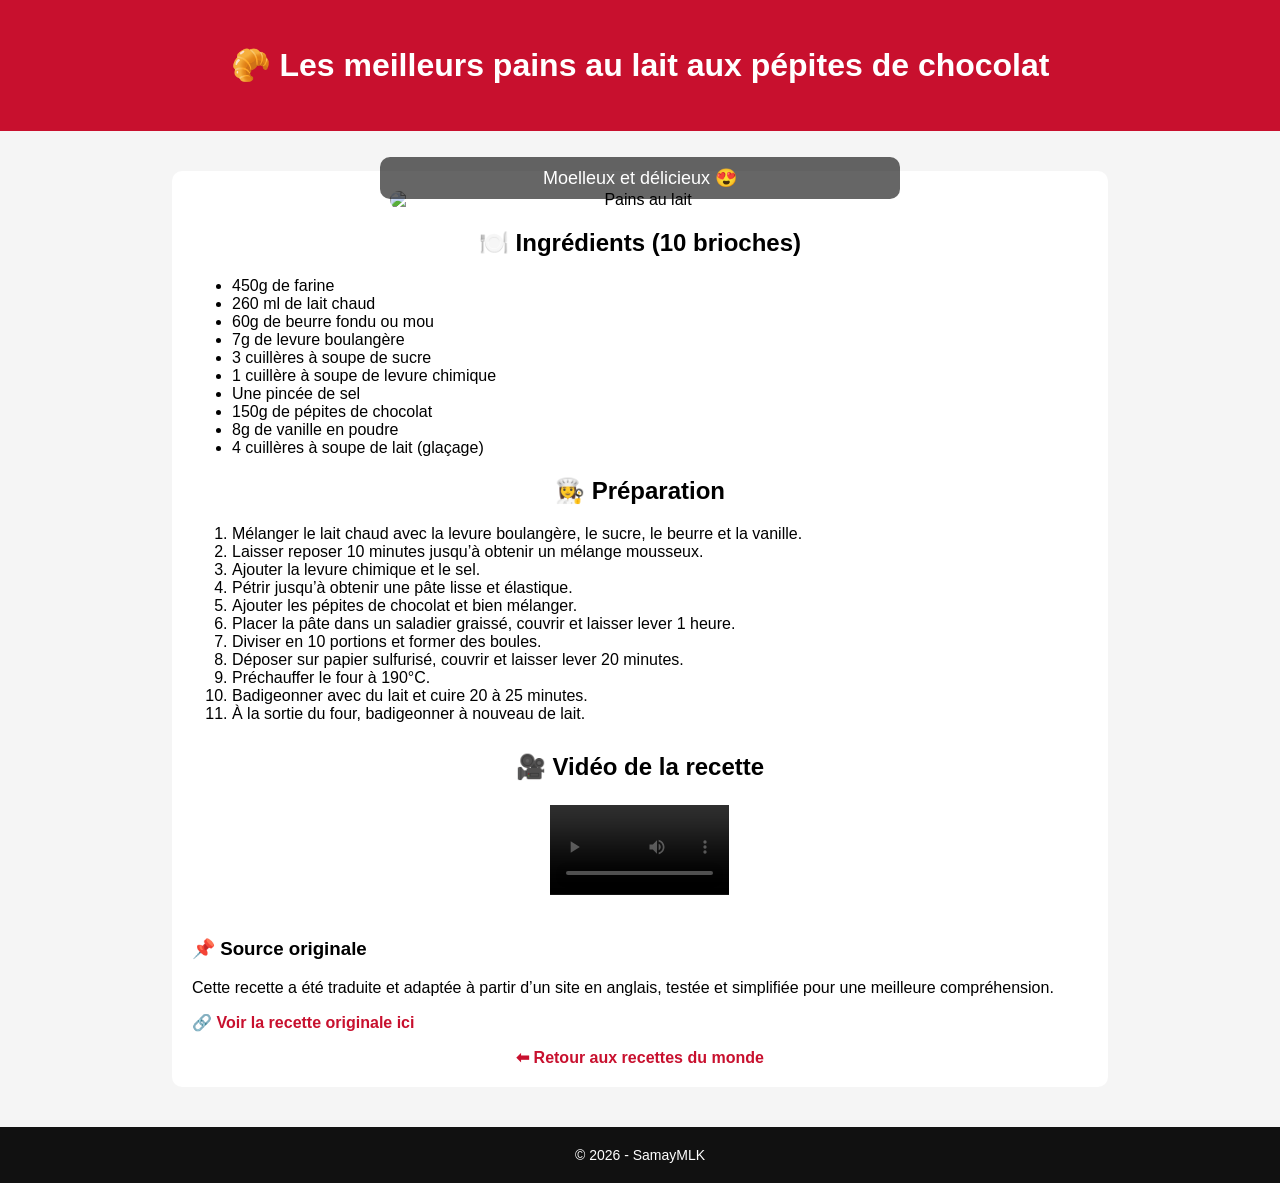
==== pain-lait.html @ 4da1d187 "Add files via upload" ====
<!DOCTYPE html>
<html lang="fr">
<head>
<meta charset="utf-8">
<title>Pains au lait aux pépites de chocolat</title>

<style>
body{
    margin:0;
    font-family: Arial, sans-serif;
    background:#f5f5f5;
    text-align:center;
}

.header{
    background:#c8102e;
    color:white;
    padding:25px;
}

.container{
    width:70%;
    margin:40px auto;
    background:white;
    padding:20px;
    border-radius:10px;
}

/* IMAGE */
.image-container{
    position:relative;
}

.image-container img{
    width: 60%;
    max-width: 500px;
    display: block;
    margin: 0 auto;
    border-radius: 15px;
}

.overlay{
    position: absolute;
    bottom: 10px;
    left: 50%;
    transform: translateX(-50%);
    width: 60%;
    max-width: 500px;
    background: rgba(0,0,0,0.6);
    color: white;
    padding: 10px;
    border-radius: 10px;
    font-size: 18px;
}

/* VIDEO */
.video{
    margin-top:30px;
}

iframe{
    width:100%;
    height:400px;
    border-radius:10px;
}

/* FOOTER */
.footer{
    margin-top:40px;
    padding:20px;
    background:#111;
    color:white;
    font-size:14px;
}

a{
    color:#c8102e;
    text-decoration:none;
    font-weight:bold;
}

/* MOBILE */
@media(max-width:600px){
    .container{
        width:90%;
    }

    iframe{
        height:250px;
    }
}
</style>
</head>

<body>

<div class="header">
    <h1>🥐 Les meilleurs pains au lait aux pépites de chocolat</h1>
</div>

<div class="container">

    <!-- IMAGE -->
    <div class="image-container">
        <img src="images/pain-lait.png" alt="Pains au lait">
        <div class="overlay">Moelleux et délicieux 😍</div>
    </div>

    <h2>🍽️ Ingrédients (10 brioches)</h2>
    <ul style="text-align:left;">
        <li>450g de farine</li>
        <li>260 ml de lait chaud</li>
        <li>60g de beurre fondu ou mou</li>
        <li>7g de levure boulangère</li>
        <li>3 cuillères à soupe de sucre</li>
        <li>1 cuillère à soupe de levure chimique</li>
        <li>Une pincée de sel</li>
        <li>150g de pépites de chocolat</li>
        <li>8g de vanille en poudre</li>
        <li>4 cuillères à soupe de lait (glaçage)</li>
    </ul>

    <h2>👩‍🍳 Préparation</h2>
    <ol style="text-align:left;">
        <li>Mélanger le lait chaud avec la levure boulangère, le sucre, le beurre et la vanille.</li>
        <li>Laisser reposer 10 minutes jusqu’à obtenir un mélange mousseux.</li>
        <li>Ajouter la levure chimique et le sel.</li>
        <li>Pétrir jusqu’à obtenir une pâte lisse et élastique.</li>
        <li>Ajouter les pépites de chocolat et bien mélanger.</li>
        <li>Placer la pâte dans un saladier graissé, couvrir et laisser lever 1 heure.</li>
        <li>Diviser en 10 portions et former des boules.</li>
        <li>Déposer sur papier sulfurisé, couvrir et laisser lever 20 minutes.</li>
        <li>Préchauffer le four à 190°C.</li>
        <li>Badigeonner avec du lait et cuire 20 à 25 minutes.</li>
        <li>À la sortie du four, badigeonner à nouveau de lait.</li>
    </ol>

    <div class="video">
    <h2>🎥 Vidéo de la recette
        <p> <a href="https://pin.it/5bzAs1xCb">
            
            </a>
       </p>
    </h2>

    <video controls width="20%">
        <source src="videos/pain-lait.mp4" type="video/mp4">
        Votre navigateur ne supporte pas la vidéo.
    </video>
    </div>

    <!-- SOURCE -->
    <div style="margin-top:40px; text-align:left;">
        <h3>📌 Source originale</h3>
        <p>
            Cette recette a été traduite et adaptée à partir d’un site en anglais, testée et simplifiée pour une meilleure compréhension.
        </p>
        <p>
            🔗 <a href="https://bestdessertrecipe.com/the-fluffiest-chocolate-chip-milk-buns-ever-a-heavenly-treat/?utm_source=Pinterest&utm_medium=organic" target="_blank">
            Voir la recette originale ici
            </a>
        </p>
    </div>

    <a href="monde.html">⬅ Retour aux recettes du monde</a>

</div>

<div class="footer">
    © 2026 - SamayMLK
</div>

</body>
</html>
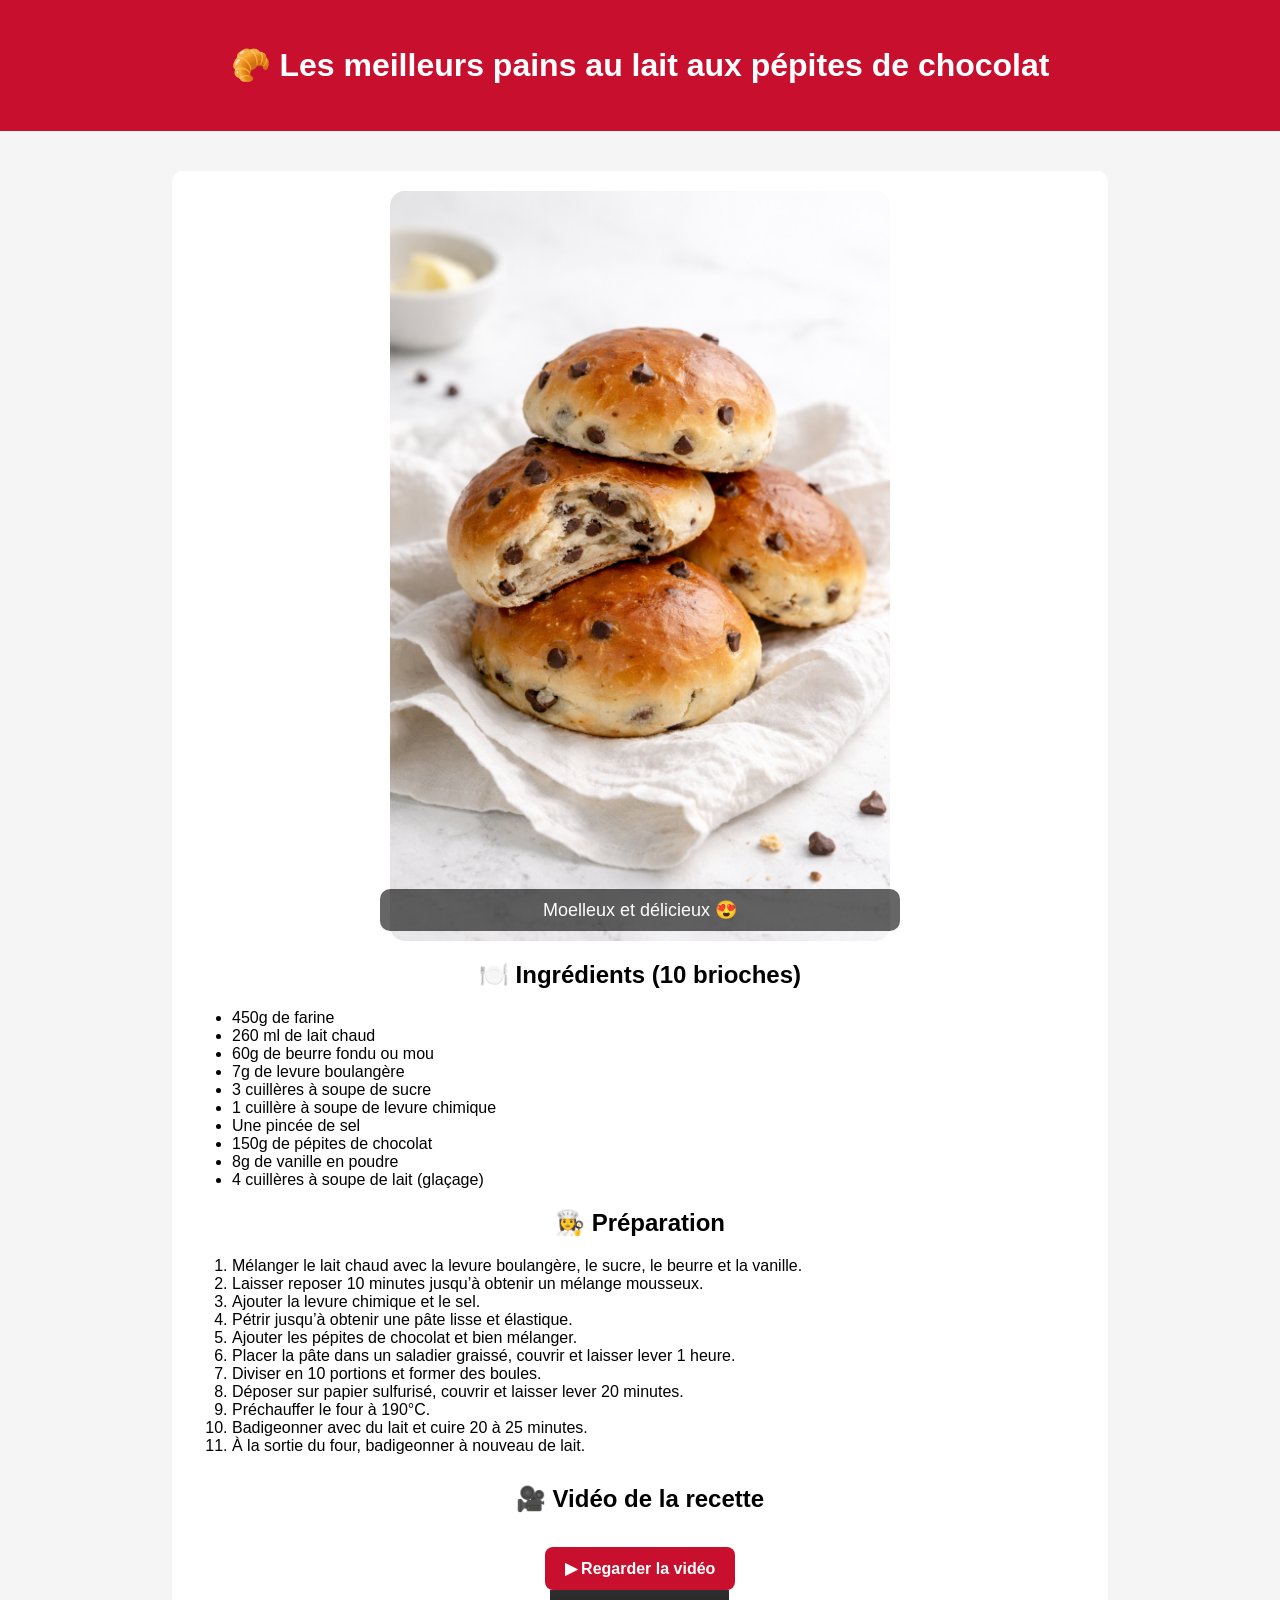
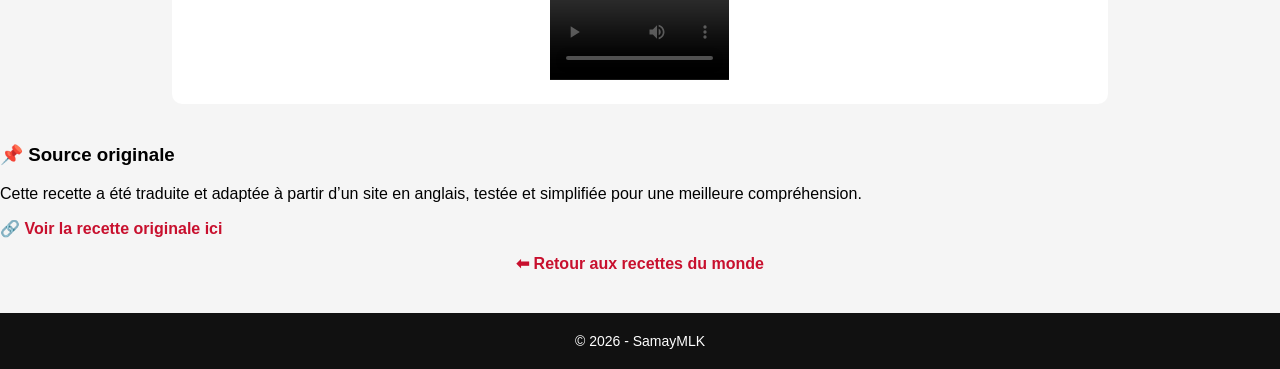
==== commit 794c03c1: "Add files via upload" ====
--- a/pain-lait.html
+++ b/pain-lait.html
@@ -79,6 +79,22 @@
     font-weight:bold;
 }
 
+.btn-video{
+    display:inline-block;
+    margin-top:15px;
+    padding:12px 20px;
+    background:#c8102e;
+    color:white;
+    border-radius:8px;
+    text-decoration:none;
+    font-weight:bold;
+    transition:0.3s;
+}
+
+.btn-video:hover{
+    background:#a50d24;
+}
+
 /* MOBILE */
 @media(max-width:600px){
     .container{
@@ -136,12 +152,12 @@
     </ol>
 
     <div class="video">
-    <h2>🎥 Vidéo de la recette
-        <p> <a href="https://pin.it/5bzAs1xCb">
-            
-            </a>
-       </p>
-    </h2>
+    <h2>🎥 Vidéo de la recette</h2>
+
+    <a href="https://pin.it/5bzAs1xCb" target="_blank" class="btn-video">
+        ▶ Regarder la vidéo
+    </a>
+    </div>
 
     <video controls width="20%">
         <source src="videos/pain-lait.mp4" type="video/mp4">
